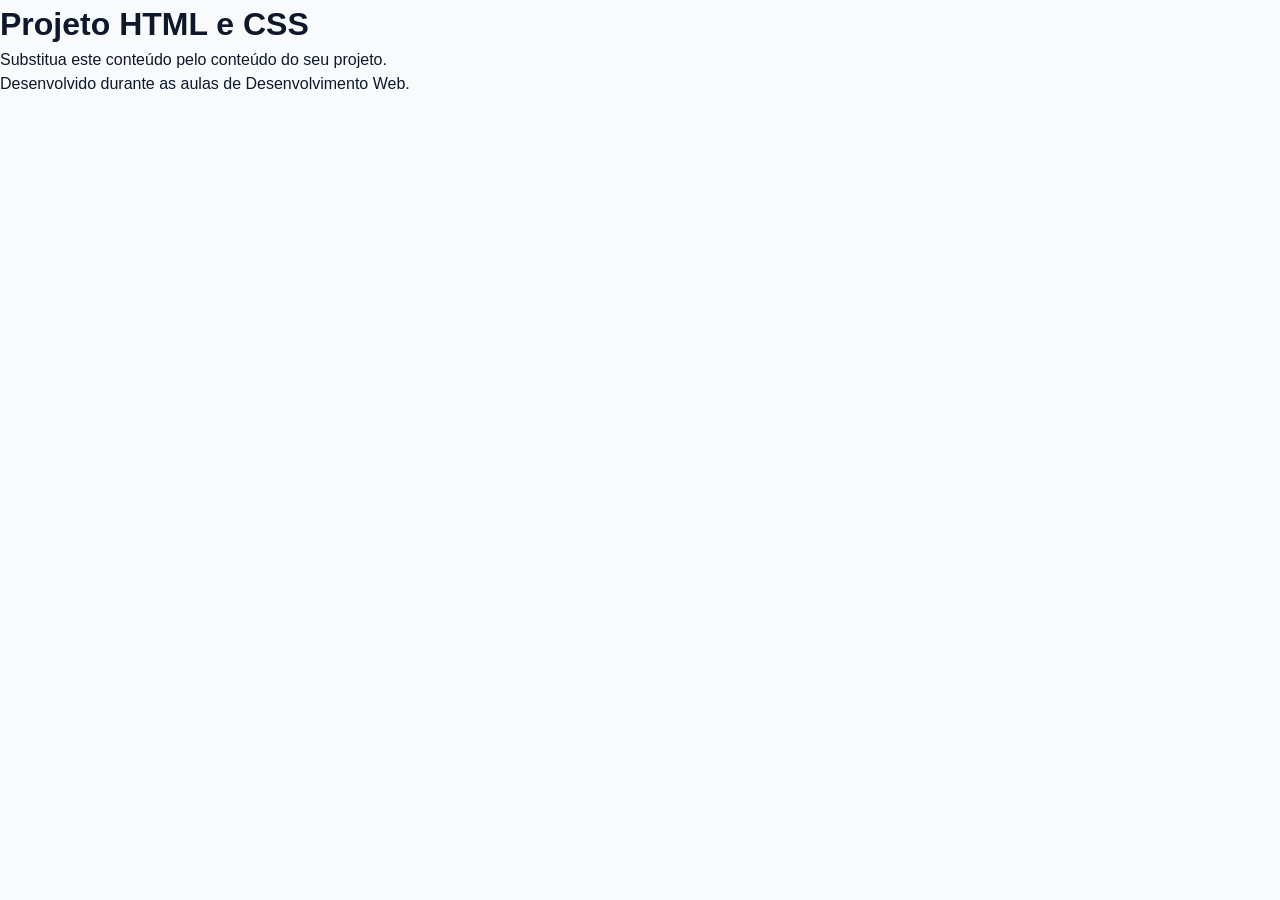
==== index.html @ 18149fcf "Initial commit" ====
<!doctype html>
<html lang="pt-BR">
  <head>
    <meta charset="UTF-8" />
    <meta
      name="viewport"
      content="width=device-width, initial-scale=1.0"
    />
    <title>Projeto HTML e CSS</title>
    <link
      rel="stylesheet"
      href="./css/reset.css"
    />

    <link
      rel="stylesheet"
      href="./css/global.css"
    />
  </head>

  <body>
    <header>
      <h1>Projeto HTML e CSS</h1>
    </header>

    <main>
      <p>Substitua este conteúdo pelo conteúdo do seu projeto.</p>
    </main>

    <footer>
      <p>Desenvolvido durante as aulas de Desenvolvimento Web.</p>
    </footer>
  </body>
</html>
---- css/global.css ----
:root {
  --color-background: #f8fafc;
  --color-text: #0f172a;
  --color-primary: #2563eb;
}

html {
  font-size: 100%;
}

body {
  margin: 0;
  color: var(--color-text);
  background-color: var(--color-background);
  font-family: Arial, Helvetica, sans-serif;
}
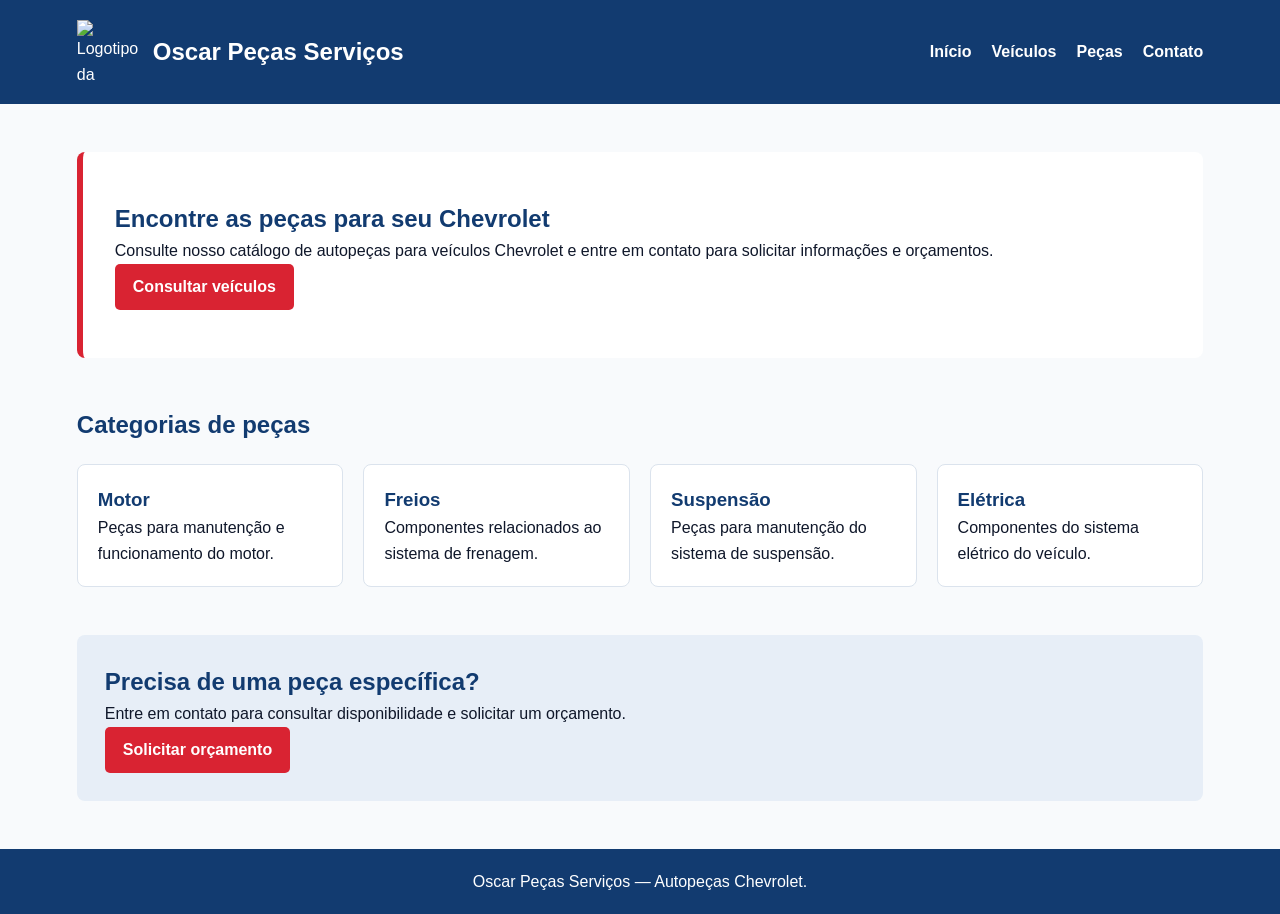
==== commit 93545f42: "Cria página inicial e identidade visual" ====
--- a/index.html
+++ b/index.html
@@ -2,33 +2,73 @@
 <html lang="pt-BR">
   <head>
     <meta charset="UTF-8" />
-    <meta
-      name="viewport"
-      content="width=device-width, initial-scale=1.0"
-    />
-    <title>Projeto HTML e CSS</title>
-    <link
-      rel="stylesheet"
-      href="./css/reset.css"
-    />
+    <meta name="viewport" content="width=device-width, initial-scale=1.0" />
+    <title>Oscar Peças Serviços | Autopeças Chevrolet</title>
 
-    <link
-      rel="stylesheet"
-      href="./css/global.css"
-    />
+    <link rel="stylesheet" href="./css/reset.css" />
+    <link rel="stylesheet" href="./css/global.css" />
   </head>
 
   <body>
     <header>
-      <h1>Projeto HTML e CSS</h1>
+      <div>
+        <img src="./img/logo-oscar.png" alt="Logotipo da Oscar Peças Serviços" />
+        <h1>Oscar Peças Serviços</h1>
+      </div>
+
+      <nav aria-label="Navegação principal">
+        <a href="./index.html">Início</a>
+        <a href="./veiculos.html">Veículos</a>
+        <a href="./pecas.html">Peças</a>
+        <a href="./contato.html">Contato</a>
+      </nav>
     </header>
 
     <main>
-      <p>Substitua este conteúdo pelo conteúdo do seu projeto.</p>
+      <section>
+        <h2>Encontre as peças para seu Chevrolet</h2>
+
+        <p>
+          Consulte nosso catálogo de autopeças para veículos Chevrolet
+          e entre em contato para solicitar informações e orçamentos.
+        </p>
+
+        <a href="./veiculos.html">Consultar veículos</a>
+      </section>
+
+      <section>
+        <h2>Categorias de peças</h2>
+
+        <article>
+          <h3>Motor</h3>
+          <p>Peças para manutenção e funcionamento do motor.</p>
+        </article>
+
+        <article>
+          <h3>Freios</h3>
+          <p>Componentes relacionados ao sistema de frenagem.</p>
+        </article>
+
+        <article>
+          <h3>Suspensão</h3>
+          <p>Peças para manutenção do sistema de suspensão.</p>
+        </article>
+
+        <article>
+          <h3>Elétrica</h3>
+          <p>Componentes do sistema elétrico do veículo.</p>
+        </article>
+      </section>
+
+      <section>
+        <h2>Precisa de uma peça específica?</h2>
+        <p>Entre em contato para consultar disponibilidade e solicitar um orçamento.</p>
+        <a href="./contato.html">Solicitar orçamento</a>
+      </section>
     </main>
 
     <footer>
-      <p>Desenvolvido durante as aulas de Desenvolvimento Web.</p>
+      <p>Oscar Peças Serviços — Autopeças Chevrolet.</p>
     </footer>
   </body>
 </html>
--- a/css/global.css
+++ b/css/global.css
@@ -1,7 +1,9 @@
 :root {
   --color-background: #f8fafc;
   --color-text: #0f172a;
-  --color-primary: #2563eb;
+  --color-primary: #123b70;
+  --color-secondary: #d92332;
+  --color-white: #ffffff;
 }
 
 html {
@@ -13,4 +15,151 @@
   color: var(--color-text);
   background-color: var(--color-background);
   font-family: Arial, Helvetica, sans-serif;
+  line-height: 1.6;
 }
+
+header {
+  display: flex;
+  align-items: center;
+  justify-content: space-between;
+  gap: 24px;
+  padding: 20px 6%;
+  color: var(--color-white);
+  background-color: var(--color-primary);
+}
+
+header div {
+  display: flex;
+  align-items: center;
+  gap: 12px;
+}
+
+header img {
+  width: 64px;
+  height: 64px;
+  object-fit: contain;
+}
+
+header h1 {
+  margin: 0;
+  font-size: 1.5rem;
+}
+
+nav {
+  display: flex;
+  flex-wrap: wrap;
+  gap: 20px;
+}
+
+nav a {
+  color: var(--color-white);
+  text-decoration: none;
+  font-weight: bold;
+}
+
+nav a:hover,
+nav a:focus {
+  color: #ffb8bd;
+  text-decoration: underline;
+}
+
+main {
+  width: 88%;
+  max-width: 1200px;
+  margin: 0 auto;
+}
+
+section {
+  margin: 48px 0;
+}
+
+section:first-child {
+  padding: 48px 32px;
+  background-color: var(--color-white);
+  border-left: 6px solid var(--color-secondary);
+  border-radius: 8px;
+}
+
+section h2 {
+  color: var(--color-primary);
+}
+
+section:first-child a,
+section:last-child a {
+  display: inline-block;
+  padding: 10px 18px;
+  color: var(--color-white);
+  background-color: var(--color-secondary);
+  border-radius: 5px;
+  text-decoration: none;
+  font-weight: bold;
+}
+
+section:first-child a:hover,
+section:last-child a:hover,
+section:first-child a:focus,
+section:last-child a:focus {
+  background-color: #a81724;
+}
+
+main section:nth-child(2) {
+  display: flex;
+  flex-wrap: wrap;
+  gap: 20px;
+}
+
+main section:nth-child(2) h2 {
+  width: 100%;
+}
+
+article {
+  flex: 1 1 200px;
+  padding: 20px;
+  background-color: var(--color-white);
+  border: 1px solid #dbe3ed;
+  border-radius: 8px;
+}
+
+article h3 {
+  color: var(--color-primary);
+}
+
+section:last-child {
+  padding: 28px;
+  background-color: #e7eef7;
+  border-radius: 8px;
+}
+
+footer {
+  padding: 20px;
+  color: var(--color-white);
+  background-color: var(--color-primary);
+  text-align: center;
+}
+
+footer p {
+  margin: 0;
+}
+
+@media (max-width: 700px) {
+  header {
+    flex-direction: column;
+    align-items: flex-start;
+  }
+
+  nav {
+    gap: 12px;
+  }
+
+  header h1 {
+    font-size: 1.25rem;
+  }
+
+  section:first-child {
+    padding: 28px 20px;
+  }
+
+  main section:nth-child(2) {
+    flex-direction: column;
+  }
+}
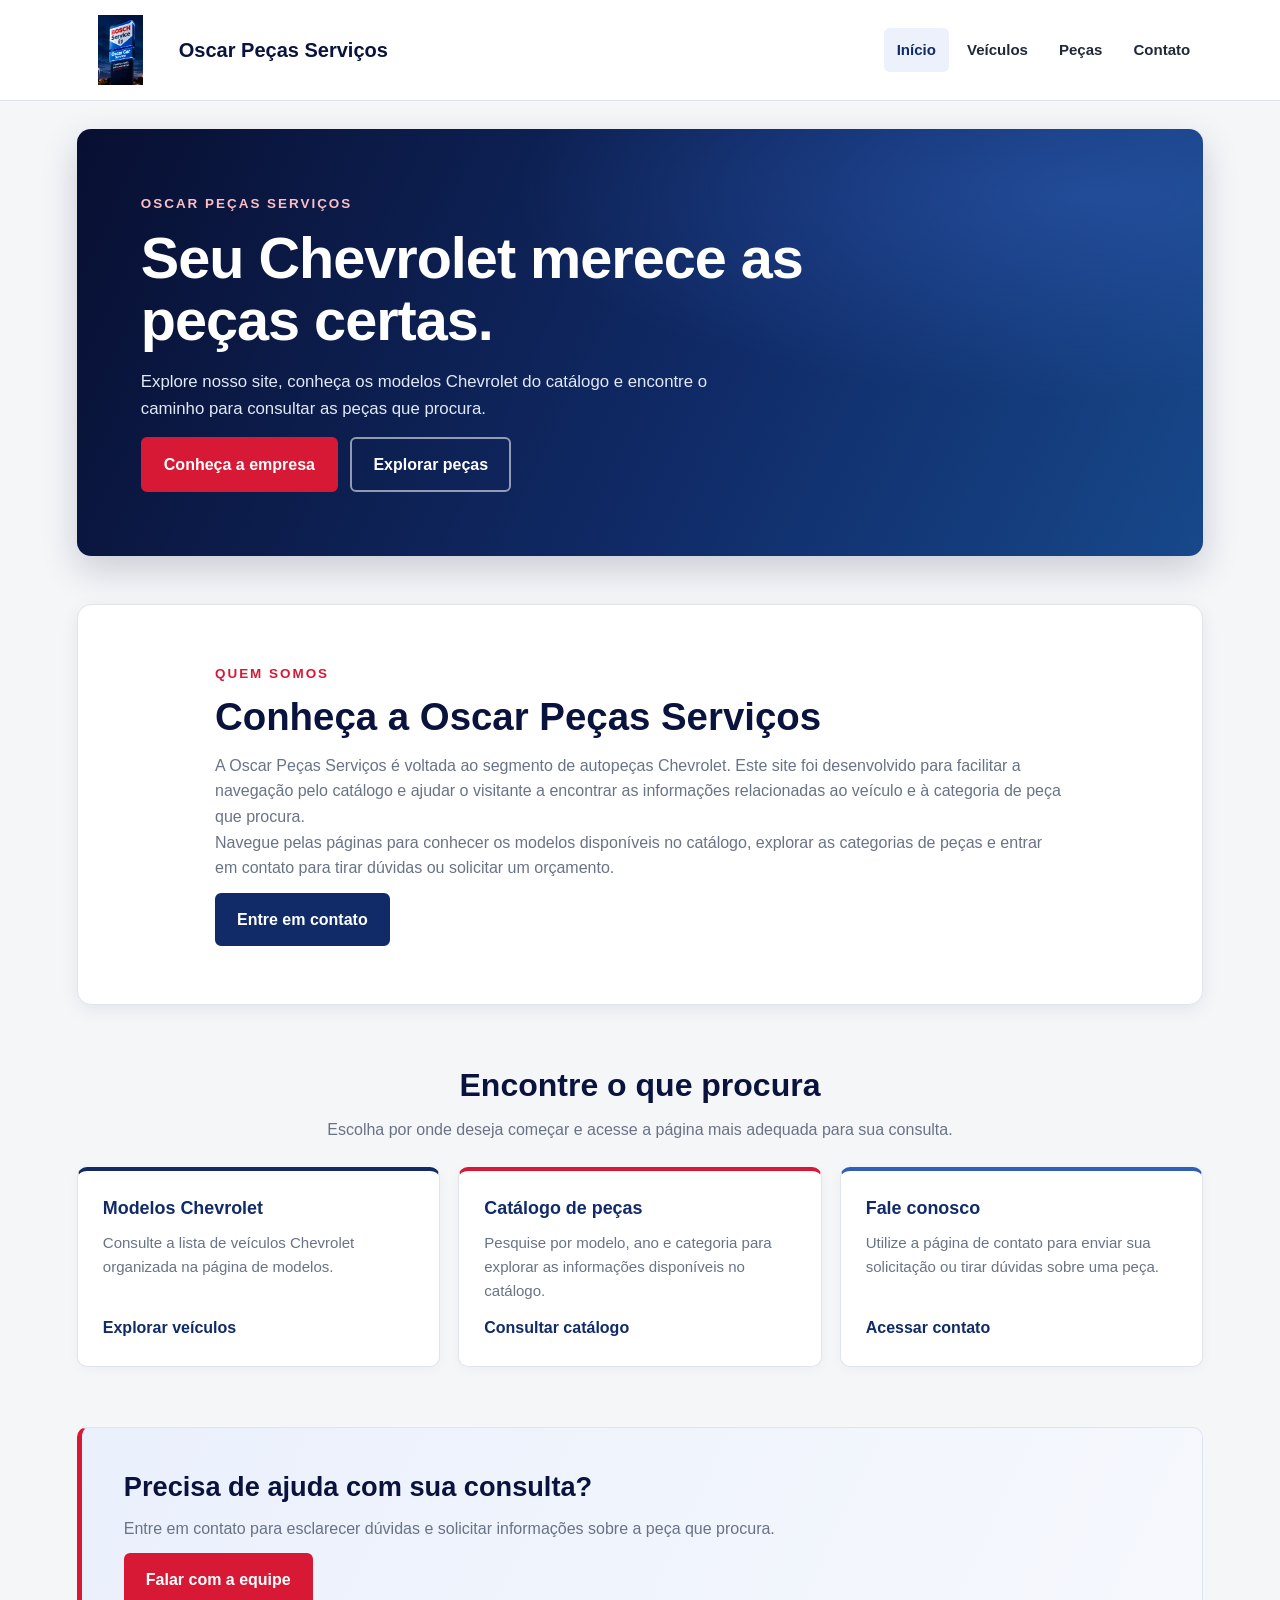
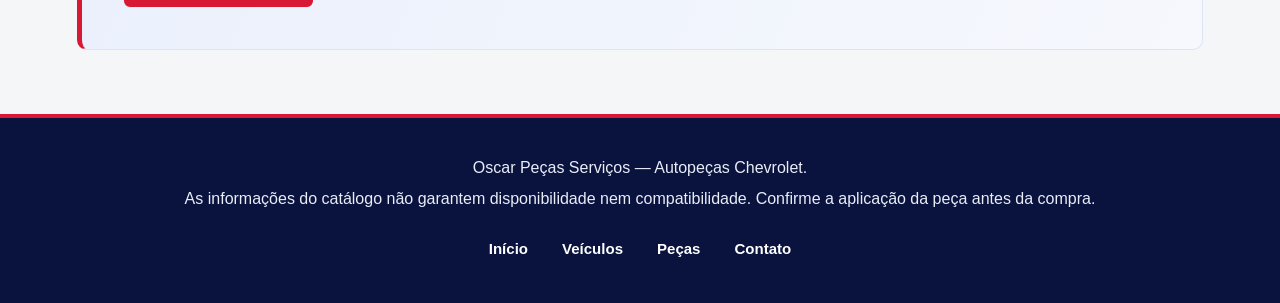
==== commit 5b51eb56: "Atualiza portal Oscar Peças Serviços" ====
--- a/index.html
+++ b/index.html
@@ -3,6 +3,10 @@
   <head>
     <meta charset="UTF-8" />
     <meta name="viewport" content="width=device-width, initial-scale=1.0" />
+    <meta
+      name="description"
+      content="Conheça a Oscar Peças Serviços e navegue pelo catálogo de autopeças Chevrolet."
+    />
     <title>Oscar Peças Serviços | Autopeças Chevrolet</title>
 
     <link rel="stylesheet" href="./css/reset.css" />
@@ -12,12 +16,15 @@
   <body>
     <header>
       <div>
-        <img src="./img/logo-oscar.png" alt="Logotipo da Oscar Peças Serviços" />
+        <img
+          src="./img/logo-oscar.png"
+          alt="Logotipo da Oscar Peças Serviços"
+        />
         <h1>Oscar Peças Serviços</h1>
       </div>
 
       <nav aria-label="Navegação principal">
-        <a href="./index.html">Início</a>
+        <a href="./index.html" aria-current="page">Início</a>
         <a href="./veiculos.html">Veículos</a>
         <a href="./pecas.html">Peças</a>
         <a href="./contato.html">Contato</a>
@@ -25,50 +32,114 @@
     </header>
 
     <main>
-      <section>
-        <h2>Encontre as peças para seu Chevrolet</h2>
+      <section id="banner-principal">
+        <div>
+          <p>OSCAR PEÇAS SERVIÇOS</p>
+
+          <h2>Seu Chevrolet merece as peças certas.</h2>
+
+          <p>
+            Explore nosso site, conheça os modelos Chevrolet do catálogo
+            e encontre o caminho para consultar as peças que procura.
+          </p>
+
+          <a href="#sobre">Conheça a empresa</a>
+          <a href="./pecas.html">Explorar peças</a>
+        </div>
+      </section>
+
+      <section id="sobre">
+        <div>
+          <p>QUEM SOMOS</p>
+          <h2>Conheça a Oscar Peças Serviços</h2>
+
+          <p>
+            A Oscar Peças Serviços é voltada ao segmento de autopeças
+            Chevrolet. Este site foi desenvolvido para facilitar a navegação
+            pelo catálogo e ajudar o visitante a encontrar as informações
+            relacionadas ao veículo e à categoria de peça que procura.
+          </p>
+
+          <p>
+            Navegue pelas páginas para conhecer os modelos disponíveis no
+            catálogo, explorar as categorias de peças e entrar em contato
+            para tirar dúvidas ou solicitar um orçamento.
+          </p>
+
+          <a href="./contato.html">Entre em contato</a>
+        </div>
+      </section>
+
+      <section id="como-funciona">
+        <h2>Encontre o que procura</h2>
 
         <p>
-          Consulte nosso catálogo de autopeças para veículos Chevrolet
-          e entre em contato para solicitar informações e orçamentos.
+          Escolha por onde deseja começar e acesse a página mais adequada
+          para sua consulta.
         </p>
 
-        <a href="./veiculos.html">Consultar veículos</a>
+        <div class="grade-categorias">
+          <article>
+            <h3>Modelos Chevrolet</h3>
+
+            <p>
+              Consulte a lista de veículos Chevrolet organizada na página
+              de modelos.
+            </p>
+
+            <a href="./veiculos.html">Explorar veículos</a>
+          </article>
+
+          <article>
+            <h3>Catálogo de peças</h3>
+
+            <p>
+              Pesquise por modelo, ano e categoria para explorar as
+              informações disponíveis no catálogo.
+            </p>
+
+            <a href="./pecas.html">Consultar catálogo</a>
+          </article>
+
+          <article>
+            <h3>Fale conosco</h3>
+
+            <p>
+              Utilize a página de contato para enviar sua solicitação
+              ou tirar dúvidas sobre uma peça.
+            </p>
+
+            <a href="./contato.html">Acessar contato</a>
+          </article>
+        </div>
       </section>
 
-      <section>
-        <h2>Categorias de peças</h2>
+      <section id="orcamento">
+        <h2>Precisa de ajuda com sua consulta?</h2>
 
-        <article>
-          <h3>Motor</h3>
-          <p>Peças para manutenção e funcionamento do motor.</p>
-        </article>
+        <p>
+          Entre em contato para esclarecer dúvidas e solicitar informações
+          sobre a peça que procura.
+        </p>
 
-        <article>
-          <h3>Freios</h3>
-          <p>Componentes relacionados ao sistema de frenagem.</p>
-        </article>
-
-        <article>
-          <h3>Suspensão</h3>
-          <p>Peças para manutenção do sistema de suspensão.</p>
-        </article>
-
-        <article>
-          <h3>Elétrica</h3>
-          <p>Componentes do sistema elétrico do veículo.</p>
-        </article>
-      </section>
-
-      <section>
-        <h2>Precisa de uma peça específica?</h2>
-        <p>Entre em contato para consultar disponibilidade e solicitar um orçamento.</p>
-        <a href="./contato.html">Solicitar orçamento</a>
+        <a href="./contato.html">Falar com a equipe</a>
       </section>
     </main>
 
     <footer>
       <p>Oscar Peças Serviços — Autopeças Chevrolet.</p>
+
+      <p>
+        As informações do catálogo não garantem disponibilidade nem
+        compatibilidade. Confirme a aplicação da peça antes da compra.
+      </p>
+
+      <nav aria-label="Navegação do rodapé">
+        <a href="./index.html">Início</a>
+        <a href="./veiculos.html">Veículos</a>
+        <a href="./pecas.html">Peças</a>
+        <a href="./contato.html">Contato</a>
+      </nav>
     </footer>
   </body>
-</html>
+</html>
--- a/css/global.css
+++ b/css/global.css
@@ -1,13 +1,25 @@
 :root {
-  --color-background: #f8fafc;
-  --color-text: #0f172a;
-  --color-primary: #123b70;
-  --color-secondary: #d92332;
+  --color-background: #f5f6f8;
+  --color-text: #202938;
+  --color-primary: #102b68;
+  --color-primary-dark: #09133d;
+  --color-secondary: #d71935;
   --color-white: #ffffff;
+  --color-border: #e0e4eb;
+  --color-muted: #697386;
+  --color-card: #ffffff;
+  --shadow-card: 0 5px 18px rgba(9, 19, 61, 0.07);
+  --shadow-hover: 0 12px 28px rgba(9, 19, 61, 0.13);
+}
+
+* {
+  box-sizing: border-box;
 }
 
 html {
   font-size: 100%;
+  scroll-behavior: smooth;
+  scroll-padding-top: 24px;
 }
 
 body {
@@ -18,148 +30,872 @@
   line-height: 1.6;
 }
 
+img {
+  display: block;
+  max-width: 100%;
+}
+
+a {
+  transition: background-color 0.2s ease, color 0.2s ease,
+    border-color 0.2s ease, box-shadow 0.2s ease, transform 0.2s ease;
+}
+
+a:focus-visible,
+button:focus-visible {
+  outline: 3px solid #f5a623;
+  outline-offset: 3px;
+}
+
+button,
+input,
+select,
+textarea {
+  font: inherit;
+}
+
+/* CABEÇALHO */
+
 header {
   display: flex;
   align-items: center;
   justify-content: space-between;
   gap: 24px;
-  padding: 20px 6%;
-  color: var(--color-white);
-  background-color: var(--color-primary);
-}
-
-header div {
+  padding: 15px 6%;
+  color: var(--color-text);
+  background-color: var(--color-white);
+  border-bottom: 1px solid var(--color-border);
+}
+
+header > div {
   display: flex;
   align-items: center;
-  gap: 12px;
-}
-
-header img {
-  width: 64px;
-  height: 64px;
+  gap: 14px;
+  min-width: 0;
+}
+
+header > div img {
+  width: 88px;
+  height: 70px;
+  flex-shrink: 0;
   object-fit: contain;
 }
 
 header h1 {
   margin: 0;
-  font-size: 1.5rem;
-}
-
-nav {
+  color: var(--color-primary-dark);
+  font-size: 1.25rem;
+  line-height: 1.3;
+}
+
+header nav {
   display: flex;
   flex-wrap: wrap;
-  gap: 20px;
-}
-
-nav a {
-  color: var(--color-white);
+  align-items: center;
+  justify-content: flex-end;
+  gap: 5px;
+}
+
+header nav a,
+footer nav a {
+  display: inline-block;
+  padding: 10px 13px;
+  color: var(--color-text);
+  border-radius: 6px;
   text-decoration: none;
-  font-weight: bold;
-}
-
-nav a:hover,
-nav a:focus {
-  color: #ffb8bd;
-  text-decoration: underline;
-}
+  font-size: 0.94rem;
+  font-weight: bold;
+}
+
+header nav a:hover,
+header nav a:focus-visible,
+header nav a[aria-current="page"] {
+  color: var(--color-primary);
+  background-color: #edf1fb;
+}
+
+/* CONTEÚDO PRINCIPAL */
 
 main {
   width: 88%;
-  max-width: 1200px;
+  max-width: 1320px;
+  min-width: 0;
   margin: 0 auto;
 }
 
-section {
+main section {
+  min-width: 0;
   margin: 48px 0;
 }
 
-section:first-child {
-  padding: 48px 32px;
+main section h2 {
+  margin-top: 0;
+  margin-bottom: 12px;
+  color: var(--color-primary-dark);
+  font-size: clamp(1.5rem, 2.5vw, 2rem);
+  line-height: 1.25;
+}
+
+main section h3 {
+  margin-top: 0;
+  color: var(--color-primary);
+  font-size: 1.12rem;
+  line-height: 1.4;
+}
+
+main section > p {
+  max-width: 780px;
+  color: var(--color-muted);
+}
+
+main section ul {
+  padding-left: 22px;
+}
+
+main section li {
+  margin-bottom: 5px;
+}
+
+main section a:not(#banner-principal a) {
+  overflow-wrap: anywhere;
+}
+
+/* BANNER PRINCIPAL */
+
+#banner-principal {
+  position: relative;
+  display: flex;
+  flex-direction: column;
+  align-items: flex-start;
+  justify-content: center;
+  min-height: 390px;
+  margin-top: 28px;
+  padding: clamp(28px, 5vw, 64px);
+  overflow: hidden;
+  color: var(--color-white);
+  background:
+    radial-gradient(ellipse at 90% 15%, rgba(49, 94, 184, 0.5), transparent 40%),
+    linear-gradient(115deg, #080f31 0%, #102b68 58%, #17488a 100%);
+  border-radius: 14px;
+  box-shadow: 0 14px 36px rgba(9, 19, 61, 0.18);
+}
+
+#banner-principal > div {
+  width: 100%;
+  max-width: 720px;
+}
+
+#banner-principal > p:first-child,
+#banner-principal > div > p:first-child {
+  margin-top: 0;
+  color: #ffbdc6;
+  font-size: 0.84rem;
+  font-weight: bold;
+  letter-spacing: 2px;
+  text-transform: uppercase;
+}
+
+#banner-principal h2 {
+  max-width: 760px;
+  margin: 12px 0 18px;
+  color: var(--color-white);
+  font-size: clamp(2.2rem, 4.5vw, 3.8rem);
+  line-height: 1.08;
+  letter-spacing: -1px;
+}
+
+#banner-principal > p:not(:first-child),
+#banner-principal > div > p:not(:first-child) {
+  max-width: 620px;
+  color: #e2e9f8;
+  font-size: 1.05rem;
+}
+
+#banner-principal a {
+  display: inline-block;
+  margin-top: 14px;
+  margin-right: 8px;
+  padding: 13px 21px;
+  color: var(--color-white);
+  background-color: var(--color-secondary);
+  border: 2px solid var(--color-secondary);
+  border-radius: 6px;
+  text-decoration: none;
+  font-weight: bold;
+}
+
+#banner-principal a + a {
+  background-color: transparent;
+  border-color: rgba(255, 255, 255, 0.55);
+}
+
+#banner-principal a:hover,
+#banner-principal a:focus-visible {
+  color: var(--color-white);
+  background-color: #aa1027;
+  border-color: #aa1027;
+  transform: translateY(-2px);
+}
+
+/* BUSCA DE PEÇAS */
+
+#buscar-pecas {
+  padding: clamp(22px, 4vw, 38px);
   background-color: var(--color-white);
-  border-left: 6px solid var(--color-secondary);
+  border: 1px solid var(--color-border);
+  border-radius: 12px;
+  box-shadow: var(--shadow-card);
+}
+
+#buscar-pecas h2 {
+  margin-bottom: 8px;
+}
+
+#buscar-pecas form {
+  display: grid;
+  grid-template-columns: repeat(3, minmax(0, 1fr));
+  align-items: end;
+  gap: 17px;
+  margin-top: 24px;
+}
+
+#buscar-pecas form > div {
+  display: flex;
+  flex-direction: column;
+  gap: 7px;
+  min-width: 0;
+}
+
+#buscar-pecas label {
+  color: var(--color-primary-dark);
+  font-size: 0.93rem;
+  font-weight: bold;
+}
+
+#buscar-pecas input,
+#buscar-pecas select {
+  width: 100%;
+  min-width: 0;
+  min-height: 48px;
+  padding: 11px 13px;
+  color: var(--color-text);
+  background-color: #fff;
+  border: 1px solid #cbd2df;
+  border-radius: 6px;
+}
+
+#buscar-pecas input:focus,
+#buscar-pecas select:focus {
+  outline: 2px solid var(--color-primary);
+  outline-offset: 2px;
+}
+
+#buscar-pecas button {
+  grid-column: 1 / -1;
+  justify-self: start;
+  min-width: 160px;
+  padding: 13px 24px;
+  color: var(--color-white);
+  background-color: var(--color-primary);
+  border: 0;
+  border-radius: 6px;
+  font-weight: bold;
+  cursor: pointer;
+  transition: background-color 0.2s ease, transform 0.2s ease;
+}
+
+#buscar-pecas button:hover {
+  background-color: var(--color-primary-dark);
+  transform: translateY(-1px);
+}
+
+#buscar-pecas > p:last-child {
+  margin-bottom: 0;
+  font-size: 0.85rem;
+}
+
+/* MODELOS DE VEÍCULOS */
+
+#modelos-populares > p,
+#categorias-pecas > p,
+#lista-veiculos > p,
+#catalogo-veiculos > p,
+#catalogo-categorias > p {
+  margin-bottom: 24px;
+}
+
+.grade-veiculos {
+  display: grid;
+  grid-template-columns: repeat(3, minmax(0, 1fr));
+  gap: 22px;
+  margin-top: 24px;
+}
+
+.grade-veiculos article {
+  min-width: 0;
+  overflow: hidden;
+  background-color: var(--color-card);
+  border: 1px solid var(--color-border);
+  border-radius: 10px;
+  box-shadow: var(--shadow-card);
+  transition: box-shadow 0.2s ease, transform 0.2s ease;
+}
+
+.grade-veiculos article:hover {
+  transform: translateY(-5px);
+  box-shadow: var(--shadow-hover);
+}
+
+.grade-veiculos article img {
+  width: 100%;
+  height: 190px;
+  object-fit: cover;
+  background-color: #e8edf5;
+}
+
+.grade-veiculos article h3,
+.grade-veiculos article p,
+.grade-veiculos article ul,
+.grade-veiculos article a {
+  margin-right: 20px;
+  margin-left: 20px;
+}
+
+.grade-veiculos article h3 {
+  margin-top: 18px;
+  margin-bottom: 8px;
+}
+
+.grade-veiculos article p,
+.grade-veiculos article li {
+  color: var(--color-muted);
+  font-size: 0.94rem;
+}
+
+.grade-veiculos article a {
+  display: inline-block;
+  margin-top: 6px;
+  margin-bottom: 20px;
+  padding: 10px 15px;
+  color: var(--color-primary);
+  border: 1px solid var(--color-primary);
+  border-radius: 6px;
+  text-decoration: none;
+  font-weight: bold;
+}
+
+.grade-veiculos article a:hover,
+.grade-veiculos article a:focus-visible {
+  color: var(--color-white);
+  background-color: var(--color-primary);
+}
+
+/* CATEGORIAS DE PEÇAS */
+
+.grade-categorias {
+  display: grid;
+  grid-template-columns: repeat(3, minmax(0, 1fr));
+  gap: 18px;
+  margin-top: 24px;
+}
+
+.grade-categorias article {
+  min-width: 0;
+  padding: 25px;
+  background-color: var(--color-white);
+  border: 1px solid var(--color-border);
+  border-radius: 10px;
+  box-shadow: 0 3px 12px rgba(9, 19, 61, 0.035);
+  transition: border-color 0.2s ease, transform 0.2s ease,
+    box-shadow 0.2s ease;
+}
+
+.grade-categorias article:hover {
+  transform: translateY(-4px);
+  border-color: #aabce5;
+  box-shadow: var(--shadow-hover);
+}
+
+.grade-categorias article h3 {
+  margin-bottom: 10px;
+}
+
+.grade-categorias article p {
+  color: var(--color-muted);
+  font-size: 0.94rem;
+}
+
+.grade-categorias article a {
+  display: inline-block;
+  margin-top: 6px;
+  color: var(--color-primary);
+  font-weight: bold;
+  text-decoration: none;
+}
+
+.grade-categorias article a:hover,
+.grade-categorias article a:focus-visible {
+  color: var(--color-secondary);
+  text-decoration: underline;
+}
+
+/* CATÁLOGO E ORIENTAÇÕES */
+
+#catalogo-categorias article,
+#catalogo-veiculos article {
+  scroll-margin-top: 24px;
+}
+
+#catalogo-veiculos article > ul {
+  margin-top: 10px;
+  margin-bottom: 16px;
+}
+
+#orientacao-catalogo,
+#orientacao-contato {
+  padding: 28px;
+  background-color: var(--color-white);
+  border-left: 5px solid var(--color-primary);
   border-radius: 8px;
 }
 
-section h2 {
-  color: var(--color-primary);
-}
-
-section:first-child a,
-section:last-child a {
+/* ORÇAMENTO */
+
+#orcamento {
+  padding: clamp(25px, 4vw, 42px);
+  background: linear-gradient(115deg, #eaf0fc, #f6f8fd);
+  border: 1px solid #dce5f8;
+  border-left: 5px solid var(--color-secondary);
+  border-radius: 10px;
+}
+
+#orcamento h2 {
+  margin-bottom: 12px;
+  font-size: 1.7rem;
+}
+
+#orcamento > p {
+  max-width: 800px;
+}
+
+#orcamento > a {
   display: inline-block;
-  padding: 10px 18px;
+  margin-top: 12px;
+  padding: 12px 20px;
   color: var(--color-white);
   background-color: var(--color-secondary);
-  border-radius: 5px;
+  border: 2px solid var(--color-secondary);
+  border-radius: 6px;
   text-decoration: none;
   font-weight: bold;
 }
 
-section:first-child a:hover,
-section:last-child a:hover,
-section:first-child a:focus,
-section:last-child a:focus {
-  background-color: #a81724;
-}
-
-main section:nth-child(2) {
+#orcamento > a:hover,
+#orcamento > a:focus-visible {
+  background-color: #aa1027;
+  border-color: #aa1027;
+  transform: translateY(-2px);
+}
+
+/* FORMULÁRIO DE CONTATO */
+
+#formulario-contato {
+  padding: clamp(22px, 4vw, 36px);
+  background-color: var(--color-white);
+  border: 1px solid var(--color-border);
+  border-radius: 12px;
+  box-shadow: var(--shadow-card);
+}
+
+#formulario-contato form {
+  display: grid;
+  grid-template-columns: repeat(2, minmax(0, 1fr));
+  gap: 18px;
+  margin-top: 24px;
+}
+
+#formulario-contato form > div {
+  display: flex;
+  flex-direction: column;
+  gap: 6px;
+  min-width: 0;
+}
+
+#formulario-contato form > div:has(textarea) {
+  grid-column: 1 / -1;
+}
+
+#formulario-contato label {
+  color: var(--color-primary-dark);
+  font-weight: bold;
+}
+
+#formulario-contato input,
+#formulario-contato select,
+#formulario-contato textarea {
+  width: 100%;
+  min-width: 0;
+  padding: 12px 14px;
+  color: var(--color-text);
+  background-color: var(--color-white);
+  border: 1px solid #cbd2df;
+  border-radius: 6px;
+}
+
+#formulario-contato input,
+#formulario-contato select {
+  min-height: 47px;
+}
+
+#formulario-contato textarea {
+  min-height: 130px;
+  resize: vertical;
+}
+
+#formulario-contato input:focus,
+#formulario-contato select:focus,
+#formulario-contato textarea:focus {
+  outline: 2px solid var(--color-primary);
+  outline-offset: 2px;
+}
+
+#formulario-contato button {
+  grid-column: 1 / -1;
+  justify-self: start;
+  padding: 13px 23px;
+  color: var(--color-white);
+  background-color: var(--color-secondary);
+  border: 0;
+  border-radius: 6px;
+  font-weight: bold;
+  cursor: pointer;
+  transition: background-color 0.2s ease;
+}
+
+#formulario-contato button:hover {
+  background-color: #aa1027;
+}
+
+#formulario-contato > p:last-child {
+  margin-bottom: 0;
+  font-size: 0.9rem;
+}
+
+/* COMPATIBILIDADE COM FORMULÁRIOS DE OUTRAS PÁGINAS */
+
+main form:not(#buscar-pecas form):not(#formulario-contato form) {
+  display: flex;
+  flex-direction: column;
+  gap: 18px;
+  max-width: 760px;
+}
+
+main form:not(#buscar-pecas form):not(#formulario-contato form) > div {
+  display: flex;
+  flex-direction: column;
+  gap: 6px;
+}
+
+main form:not(#buscar-pecas form):not(#formulario-contato form) label {
+  color: var(--color-primary-dark);
+  font-weight: bold;
+}
+
+main form:not(#buscar-pecas form):not(#formulario-contato form) input,
+main form:not(#buscar-pecas form):not(#formulario-contato form) select,
+main form:not(#buscar-pecas form):not(#formulario-contato form) textarea {
+  width: 100%;
+  padding: 12px 14px;
+  color: var(--color-text);
+  background-color: var(--color-white);
+  border: 1px solid #cbd2df;
+  border-radius: 6px;
+}
+
+main form:not(#buscar-pecas form):not(#formulario-contato form) button {
+  align-self: flex-start;
+  padding: 12px 20px;
+  color: var(--color-white);
+  background-color: var(--color-secondary);
+  border: 0;
+  border-radius: 6px;
+  font-weight: bold;
+  cursor: pointer;
+}
+
+/* RODAPÉ */
+
+footer {
+  margin-top: 64px;
+  padding: 32px 6%;
+  color: #e8edf8;
+  background-color: var(--color-primary-dark);
+  border-top: 4px solid var(--color-secondary);
+  text-align: center;
+}
+
+footer p {
+  margin: 5px 0;
+}
+
+footer nav {
   display: flex;
   flex-wrap: wrap;
-  gap: 20px;
-}
-
-main section:nth-child(2) h2 {
-  width: 100%;
-}
-
-article {
-  flex: 1 1 200px;
-  padding: 20px;
+  justify-content: center;
+  gap: 8px;
+  margin-top: 16px;
+}
+
+footer nav a {
+  color: var(--color-white);
+}
+
+footer nav a:hover,
+footer nav a:focus-visible {
+  background-color: var(--color-primary);
+}
+
+/* TABLETS */
+
+@media (max-width: 900px) {
+  header {
+    align-items: center;
+    flex-direction: column;
+    gap: 12px;
+  }
+
+  header nav {
+    justify-content: center;
+  }
+
+  .grade-veiculos,
+  .grade-categorias {
+    grid-template-columns: repeat(2, minmax(0, 1fr));
+  }
+
+  #buscar-pecas form {
+    grid-template-columns: repeat(2, minmax(0, 1fr));
+  }
+}
+
+/* CELULARES */
+
+@media (max-width: 600px) {
+  header {
+    gap: 12px;
+    padding: 13px 5%;
+  }
+
+  header > div {
+    justify-content: center;
+    gap: 10px;
+    width: 100%;
+  }
+
+  header > div img {
+    width: 65px;
+    height: 55px;
+  }
+
+  header h1 {
+    font-size: 1.08rem;
+  }
+
+  header nav {
+    justify-content: center;
+    gap: 3px;
+    width: 100%;
+  }
+
+  header nav a {
+    padding: 8px 9px;
+    font-size: 0.83rem;
+  }
+
+  main {
+    width: 92%;
+  }
+
+  main section {
+    margin: 34px 0;
+  }
+
+  main section h2 {
+    font-size: 1.55rem;
+  }
+
+  #banner-principal {
+    min-height: 340px;
+    margin-top: 20px;
+    padding: 29px 23px;
+    border-radius: 10px;
+  }
+
+  #banner-principal h2 {
+    font-size: 2.25rem;
+    letter-spacing: -0.5px;
+  }
+
+  #banner-principal > p:not(:first-child),
+  #banner-principal > div > p:not(:first-child) {
+    font-size: 0.97rem;
+  }
+
+  #banner-principal a {
+    margin-right: 4px;
+    padding: 10px 13px;
+    font-size: 0.9rem;
+  }
+
+  #buscar-pecas {
+    padding: 23px 18px;
+  }
+
+  #buscar-pecas form,
+  .grade-veiculos,
+  .grade-categorias,
+  #formulario-contato form {
+    grid-template-columns: minmax(0, 1fr);
+  }
+
+  #buscar-pecas button {
+    width: 100%;
+  }
+
+  .grade-veiculos article img {
+    height: 210px;
+  }
+
+  .grade-categorias article {
+    padding: 21px;
+  }
+
+  #orcamento,
+  #orientacao-catalogo,
+  #orientacao-contato,
+  #formulario-contato {
+    padding: 24px 20px;
+  }
+
+  #formulario-contato form > div:has(textarea),
+  #formulario-contato button {
+    grid-column: auto;
+  }
+
+  #formulario-contato button {
+    width: 100%;
+  }
+
+  footer {
+    padding: 25px 5%;
+  }
+}
+
+@media (prefers-reduced-motion: reduce) {
+  html {
+    scroll-behavior: auto;
+  }
+
+  *,
+  *::before,
+  *::after {
+    transition-duration: 0.01ms !important;
+    animation-duration: 0.01ms !important;
+    scroll-behavior: auto !important;
+  }
+} 
+/* APRESENTAÇÃO DA EMPRESA */
+
+#sobre {
+  padding: clamp(28px, 5vw, 58px);
   background-color: var(--color-white);
-  border: 1px solid #dbe3ed;
-  border-radius: 8px;
-}
-
-article h3 {
-  color: var(--color-primary);
-}
-
-section:last-child {
-  padding: 28px;
-  background-color: #e7eef7;
-  border-radius: 8px;
-}
-
-footer {
-  padding: 20px;
+  border: 1px solid var(--color-border);
+  border-radius: 14px;
+  box-shadow: var(--shadow-card);
+}
+
+#sobre > div {
+  max-width: 850px;
+  margin: 0 auto;
+}
+
+#sobre > div > p:first-child {
+  margin-bottom: 8px;
+  color: var(--color-secondary);
+  font-size: 0.84rem;
+  font-weight: bold;
+  letter-spacing: 2px;
+}
+
+#sobre h2 {
+  font-size: clamp(1.7rem, 3vw, 2.4rem);
+}
+
+#sobre > div > p:not(:first-child) {
+  color: var(--color-muted);
+}
+
+#sobre a {
+  display: inline-block;
+  margin-top: 12px;
+  padding: 12px 20px;
   color: var(--color-white);
   background-color: var(--color-primary);
+  border: 2px solid var(--color-primary);
+  border-radius: 6px;
+  text-decoration: none;
+  font-weight: bold;
+}
+
+#sobre a:hover,
+#sobre a:focus-visible {
+  background-color: var(--color-primary-dark);
+  border-color: var(--color-primary-dark);
+  transform: translateY(-2px);
+}
+
+/* FORMAS DE NAVEGAR PELO SITE */
+
+#como-funciona {
+  padding: 12px 0;
+}
+
+#como-funciona > h2,
+#como-funciona > p {
   text-align: center;
-}
-
-footer p {
-  margin: 0;
-}
-
-@media (max-width: 700px) {
-  header {
-    flex-direction: column;
-    align-items: flex-start;
-  }
-
-  nav {
-    gap: 12px;
-  }
-
-  header h1 {
-    font-size: 1.25rem;
-  }
-
-  section:first-child {
-    padding: 28px 20px;
-  }
-
-  main section:nth-child(2) {
-    flex-direction: column;
-  }
-}
+  margin-right: auto;
+  margin-left: auto;
+}
+
+#como-funciona > p {
+  max-width: 700px;
+}
+
+#como-funciona .grade-categorias article {
+  display: flex;
+  flex-direction: column;
+  align-items: flex-start;
+  border-top: 4px solid var(--color-primary);
+}
+
+#como-funciona .grade-categorias article:nth-child(2) {
+  border-top-color: var(--color-secondary);
+}
+
+#como-funciona .grade-categorias article:nth-child(3) {
+  border-top-color: #315eb8;
+}
+
+#como-funciona .grade-categorias article a {
+  margin-top: auto;
+  padding-top: 12px;
+}
+
+@media (max-width: 600px) {
+  #sobre {
+    padding: 25px 20px;
+  }
+
+  #como-funciona .grade-categorias {
+    gap: 14px;
+  }
+}
